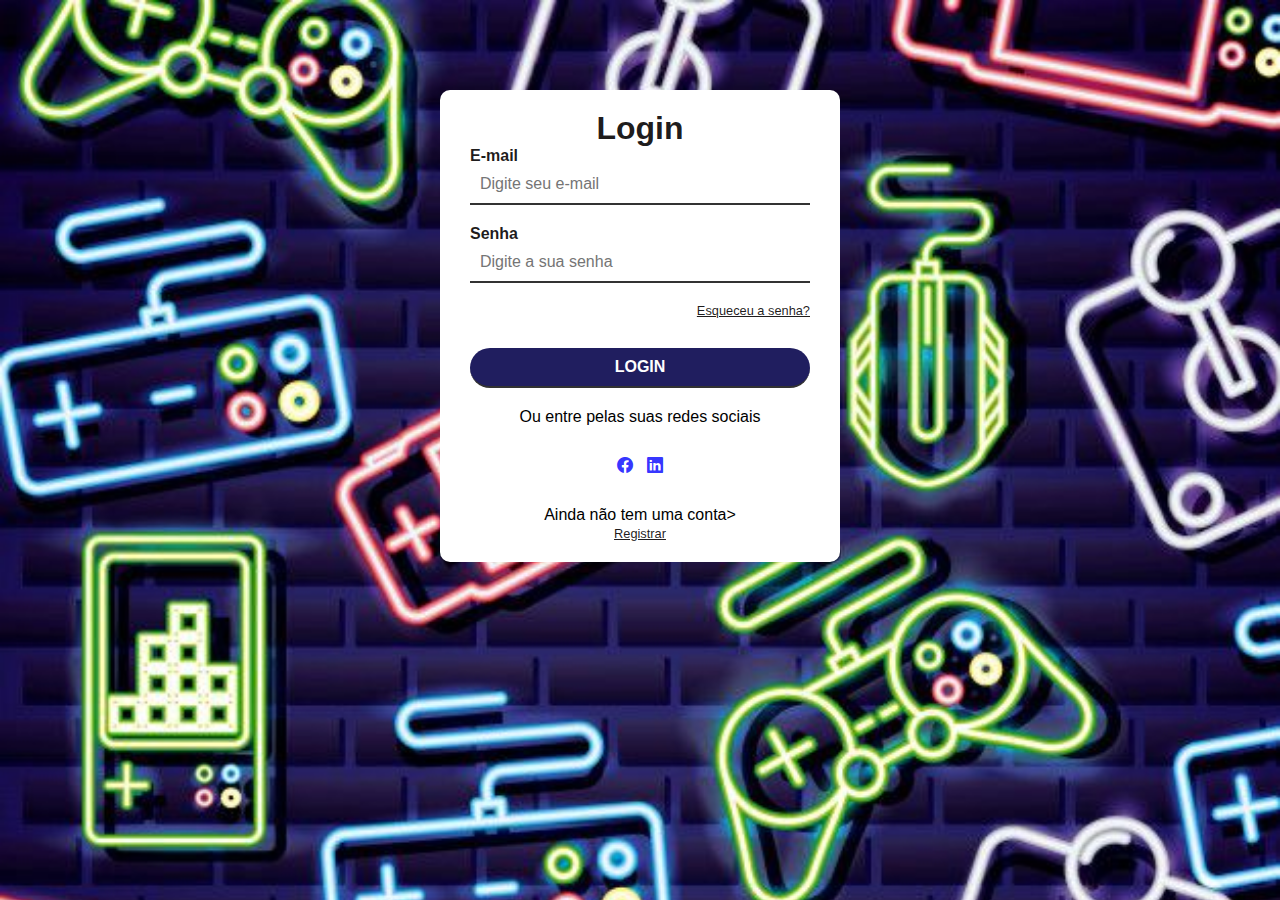
==== login.html @ b15f4b97 "Primeiro commit" ====
<!doctype html>
<html lang="pt-br">
<head>
  <title>Login</title>
  <meta charset="utf-8">
  <meta name="viewport" content="width=device-width, initial-scale=1, shrink-to-fit=no">
  <!-- Bootstrap CSS v5.2.0-beta1 -->
  <link rel="stylesheet" href="https://cdn.jsdelivr.net/npm/bootstrap@5.2.0-beta1/dist/css/bootstrap.min.css"
    integrity="sha384-0evHe/X+R7YkIZDRvuzKMRqM+OrBnVFBL6DOitfPri4tjfHxaWutUpFmBp4vmVor" crossorigin="anonymous">
  <!-- Bootstrap icons-->
  <link rel="stylesheet" href="https://cdn.jsdelivr.net/npm/bootstrap-icons@1.9.1/font/bootstrap-icons.css">
  <!--CSS do projeto-->

  <link rel="stylesheet" href="css/style.css" />
  <!-- Bootstrap JavaScript Libraries -->
  <script src="https://cdn.jsdelivr.net/npm/@popperjs/core@2.11.5/dist/umd/popper.min.js"
    integrity="sha384-Xe+8cL9oJa6tN/veChSP7q+mnSPaj5Bcu9mPX5F5xIGE0DVittaqT5lorf0EI7Vk"
    crossorigin="anonymous"></script>

  <script src="https://cdn.jsdelivr.net/npm/bootstrap@5.2.0-beta1/dist/js/bootstrap.min.js"
    integrity="sha384-kjU+l4N0Yf4ZOJErLsIcvOU2qSb74wXpOhqTvwVx3OElZRweTnQ6d31fXEoRD1Jy"
    crossorigin="anonymous"></script>
  <!--Google fonts - ROBOTO-->
  <link rel="preconnect" href="https://fonts.googleapis.com">
  <link rel="preconnect" href="https://fonts.gstatic.com" crossorigin>
  <link href="https://fonts.googleapis.com/css2?family=Roboto:ital,wght@0,100;1,100&display=swap" rel="stylesheet">
</head>
<body id="login">
<div id="login-container">
    <h1>Login</h1>
    <form action="" id="form-login"><label for="email">E-mail</label>
      <input id="input-login" type="email" name="email" id="email" placeholder="Digite seu e-mail" autocomplete="">
      <label for="password">Senha</label>
      <input id="input-login" type="password" name="password" id="password" placeholder="Digite a sua senha">
      <a href="#" id="forgot-pass">Esqueceu a senha?</a>
      <input id="input-login" type="submit" value="login">
    </form>
    <div id="social-container">
        <p>Ou entre pelas suas redes sociais</p>
        <i class="bi-facebook"></i>
        <i class="bi-linkedin"></i>
    </div>
    <div id="register-container">
      <p>Ainda não tem uma conta></p>
      <a href="#">Registrar</a>
    </div>
  </div>
</body>
</html>
---- css/style.css ----
* {
    font-family: 'awosone', sans-serif;
}

.bg-primary-color {
    background-color: rgb(80, 130, 240);
    color:white;
}

.bg-secondary-color {
    background-color:rgba(135, 172, 252, 0.801);
}

.bg-dark-color {
    background-color: rgb(80, 130, 240);

}

.primary-color {
    color: white;
}

.secondary-color {
    color: white;
}

.bi-list {
 color:white;
}

 #Destaques {
    background-image: url(../img/image\ 28.png);

}

.carousel-indicators [data-bs-target]{
    border-radius: 20px;
    border-bottom: #085588;
    background-color: white;
    width: 15px;
    height: 15px;
    border-top:rgb(8, 8, 8);
}
.card-body{
   /*background-image: url(../img/image\ 28.png);*/
   background-color: rgb(80, 130, 240);
}

.card-title {
    color: white;
    font-family:Arial, Helvetica, sans-serif;
    font-size: 25px;
    font-variant:normal;
    font-weight:600;
}

#featured-imagens {
    background-color: rgb(3, 34, 100);
}

#produtos {
    background-color: rgb(3, 34, 100);
}

#divBusca{
    background-color: rgba(188, 207, 248, 0.979);
    border-radius:15px;
    width:300px;
  }
  
  #txtBusca{
    float:left;
    background-color:transparent;
    padding-left:5px;
    font-style:italic;
    font-size:18px;
    border:none;
    height:32px;
    width:260px;
  }
/*Tira a caixinha da barra de pesquisa*/
   textarea:focus, input:focus {
    outline: none;
  }

  span {
    color: white;
    
  }

  p {
    color: white;
  }

  /*Página de Login- GERAL*/
  * {
    margin: 0;
    padding: 0;
    box-sizing: border-box;
    color: rgba(17, 14, 14, 0.938);
    border: none;
  }

  #login {
    background-image: url('../img/background\ login.png');
    background-size: cover;
     /*background-position-y: -200px;*/
}

a {
    font-size: .8rem;
}

a:hover {
    color: rgb(3, 116, 197);
}

  /*Container login*/
  #login-container {
    background-color: #fff;
    width: 400px;
    margin-left: auto;
    margin-right: auto;
    padding: 20px 30px;
    margin-top: 10vh;
    border-radius: 10px;
    text-align: center;
  }
    /*Formulário*/
#form {
    margin-top: 30px;
    margin-bottom: 40px;
}

label, input {
    display: block;
    width: 100%;
    text-align: left;
}

label {
    font-weight: bold;
}

#input-login {
    border-bottom: 2px solid #323232;
    padding: 10px;
    font-size: 1rem;
    margin-bottom: 20px;
}

input:focus {
    border-bottom: 2px solid #085588;
}

#forgot-pass {
    text-align: right;
    display: block;
}

input[type="submit"] {
    text-align: center;
    text-transform: uppercase;
    font-weight: bold;
    border: none;
    height: 40px;
    border-radius: 20px;
    margin-top:30px;
    color: #fff;
    background-color: #201e5f;
    cursor: pointer;
}

input[type="submit"]:hover {
    background-color: #18223c;
    transition: .5s;
}

/* redes sociais */
#social-container,#social-container p {
margin-bottom: 20px;
color: black;
}

#social-container i {
    height: 40px;
    width: 40px;
    border-radius: 50%;
    line-height: 40px;
    color: rgba(0, 0, 255, 0.808);
    margin: 0 5px;
    cursor: pointer;
}

p {
    color: black;
}
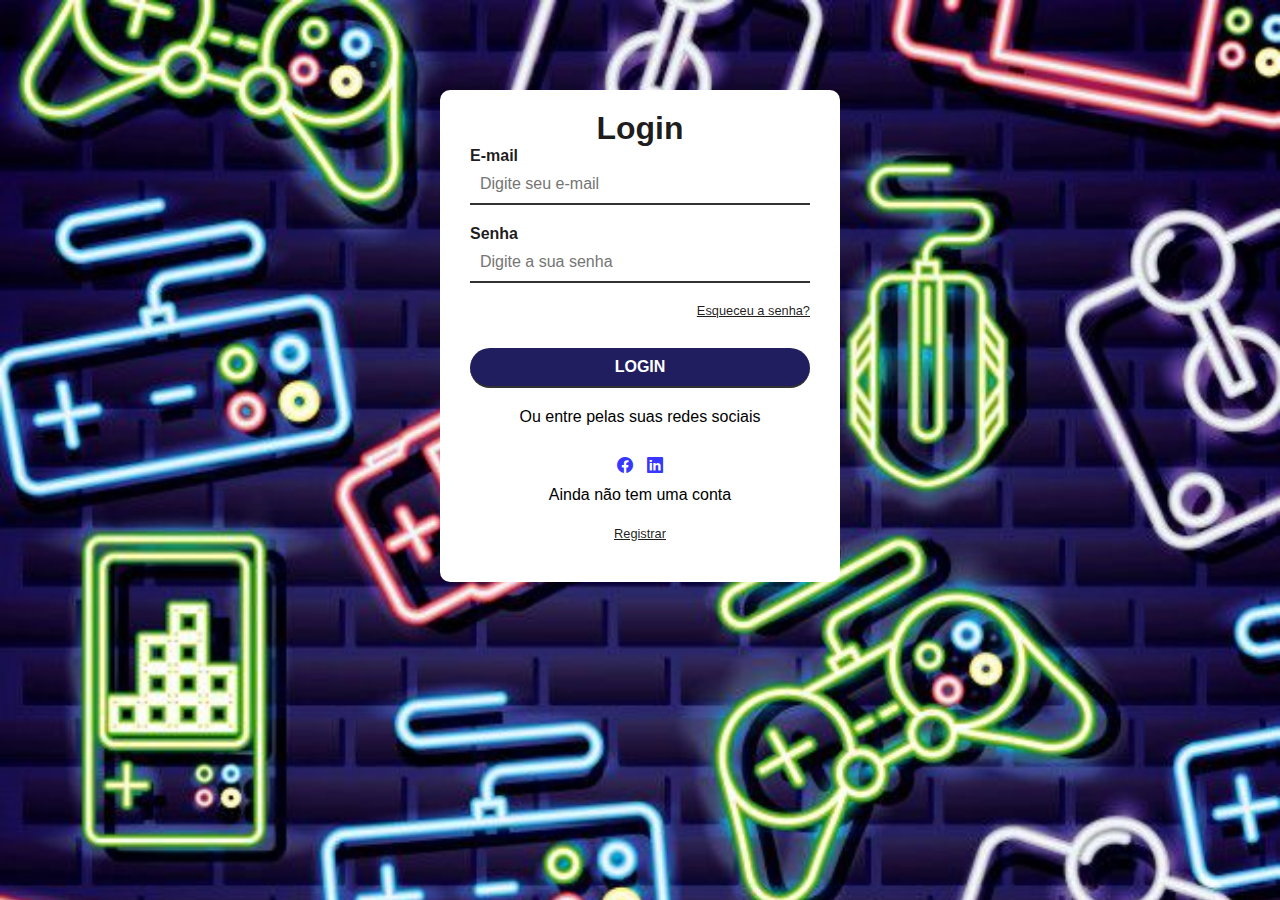
==== commit 2a9a5253: "Implementando js na página de login" ====
--- a/login.html
+++ b/login.html
@@ -20,6 +20,7 @@
   <script src="https://cdn.jsdelivr.net/npm/bootstrap@5.2.0-beta1/dist/js/bootstrap.min.js"
     integrity="sha384-kjU+l4N0Yf4ZOJErLsIcvOU2qSb74wXpOhqTvwVx3OElZRweTnQ6d31fXEoRD1Jy"
     crossorigin="anonymous"></script>
+    <script type="text/javascript" src="script.js"></script>
   <!--Google fonts - ROBOTO-->
   <link rel="preconnect" href="https://fonts.googleapis.com">
   <link rel="preconnect" href="https://fonts.gstatic.com" crossorigin>
@@ -29,9 +30,12 @@
 <div id="login-container">
     <h1>Login</h1>
     <form action="" id="form-login"><label for="email">E-mail</label>
-      <input id="input-login" type="email" name="email" id="email" placeholder="Digite seu e-mail" autocomplete="">
+      <input id="input-login" type="email" name="email" id="email" placeholder="Digite seu e-mail" autocomplete="" required>
       <label for="password">Senha</label>
-      <input id="input-login" type="password" name="password" id="password" placeholder="Digite a sua senha">
+      <input id="input-senha" type="password" name="password" id="password"onkeyup="validarSenhaForca()" placeholder="Digite a sua senha" required>
+      <!--<div id="imprSenha"></div>-->
+      <!--<div id="imprForca"></div>-->
+      <div id="erroSenhaForca"></div>
       <a href="#" id="forgot-pass">Esqueceu a senha?</a>
       <input id="input-login" type="submit" value="login">
     </form>
@@ -39,11 +43,10 @@
         <p>Ou entre pelas suas redes sociais</p>
         <i class="bi-facebook"></i>
         <i class="bi-linkedin"></i>
-    </div>
-    <div id="register-container">
-      <p>Ainda não tem uma conta></p>
+   <div id="register-container">
+      <p>Ainda não tem uma conta</p>
       <a href="#">Registrar</a>
     </div>
   </div>
 </body>
-</html>+</html>
--- a/css/style.css
+++ b/css/style.css
@@ -140,6 +140,13 @@
 
 label {
     font-weight: bold;
+}
+
+#input-senha {
+    border-bottom: 2px solid #323232;
+    padding: 10px;
+    font-size: 1rem;
+    margin-bottom: 20px;
 }
 
 #input-login {
